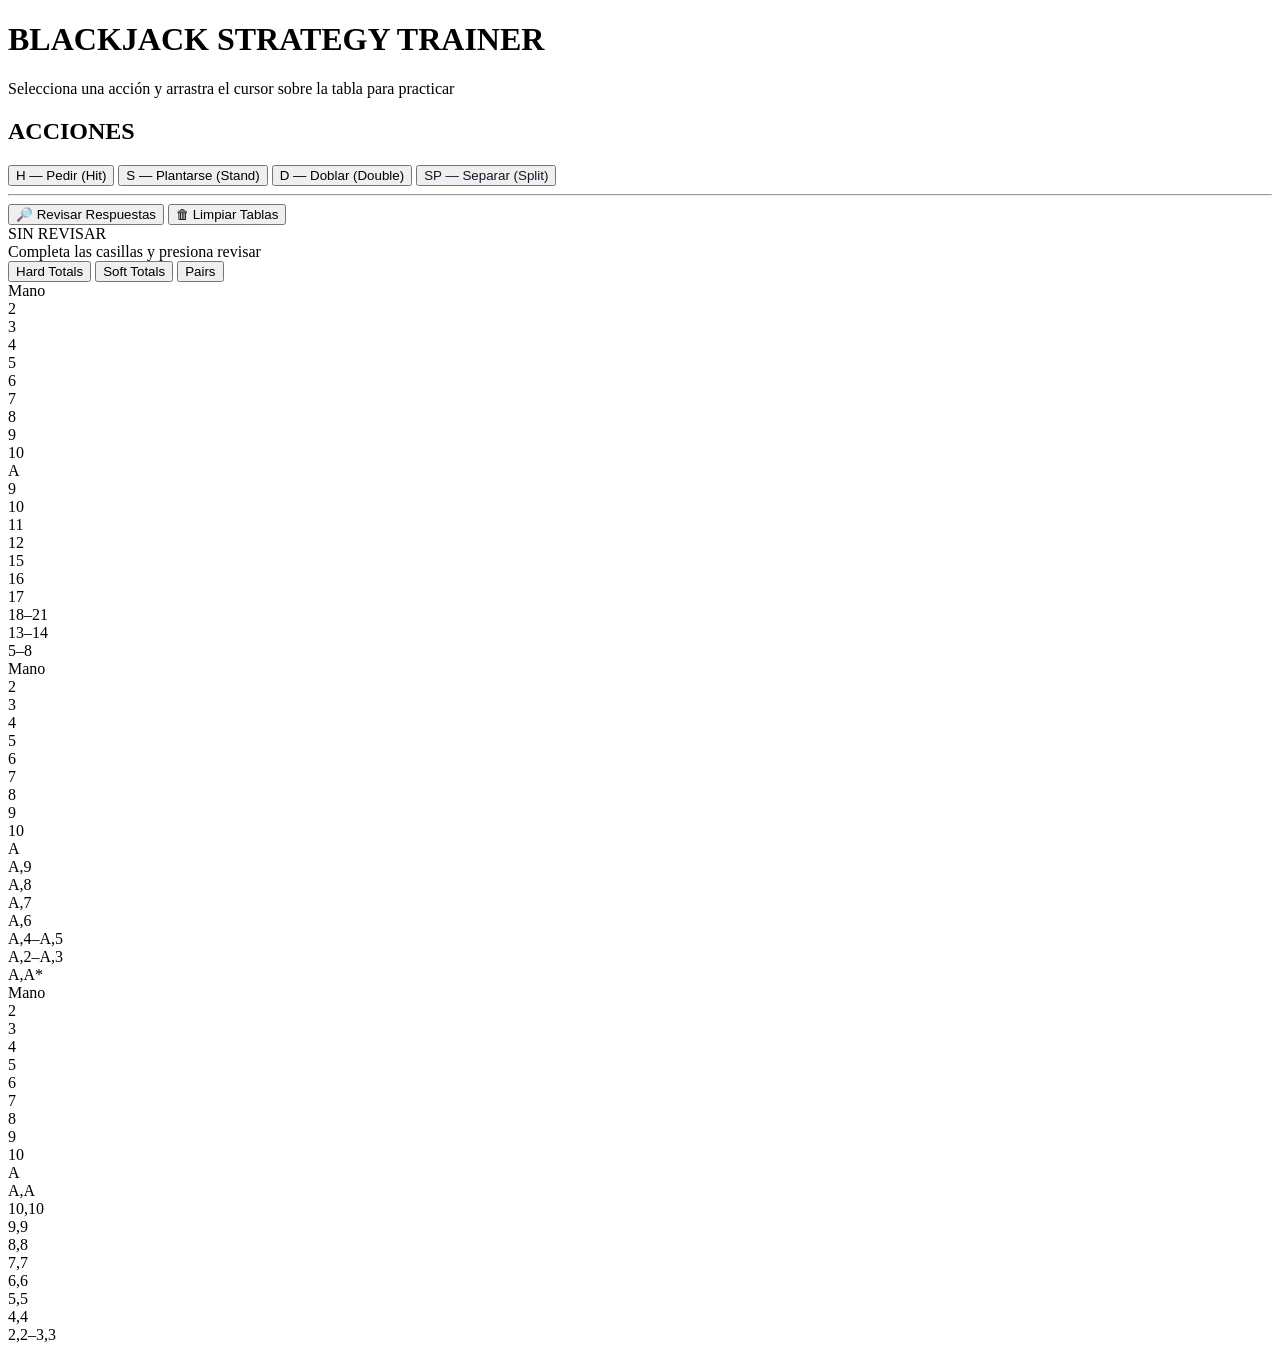
==== index.html @ 61b94882 "Rename index.html.html to index.html" ====
<!DOCTYPE html>
<html lang="es">
<head>
  <meta charset="UTF-8">
  <meta name="viewport" content="width=device-width, initial-scale=1.0">
  <title>Blackjack Strategy Trainer</title>
  <link rel="stylesheet" href="styles.css">
</head>
<body>
  <header>
    <h1>BLACKJACK STRATEGY TRAINER</h1>
    <p>Selecciona una acción y arrastra el cursor sobre la tabla para practicar</p>
  </header>

  <div class="main-container">
    <!-- Panel Izquierdo -->
    <aside class="sidebar">
      <h2>ACCIONES</h2>
      <div class="palette">
        <button class="palette-btn active" data-action="H" style="--btn-color: #34C759;">
          <span>H</span> — Pedir (Hit)
        </button>
        <button class="palette-btn" data-action="S" style="--btn-color: #FF3B30;">
          <span>S</span> — Plantarse (Stand)
        </button>
        <button class="palette-btn" data-action="D" style="--btn-color: #30B0C7;">
          <span>D</span> — Doblar (Double)
        </button>
        <button class="palette-btn" data-action="SP" style="--btn-color: #FFCC00; color: #0F172A;">
          <span>SP</span> — Separar (Split)
        </button>
      </div>

      <hr>

      <div class="action-buttons">
        <button id="check-btn" class="btn btn-primary">🔎 Revisar Respuestas</button>
        <button id="clear-btn" class="btn btn-secondary">🗑 Limpiar Tablas</button>
      </div>

      <div class="result-card">
        <div id="result-status">SIN REVISAR</div>
        <div id="score-details">Completa las casillas y presiona revisar</div>
      </div>
    </aside>

    <!-- Panel Derecho (Pestañas y Tablas) -->
    <main class="content">
      <nav class="tabs">
        <button class="tab-btn active" data-tab="hard">Hard Totals</button>
        <button class="tab-btn" data-tab="soft">Soft Totals</button>
        <button class="tab-btn" data-tab="pairs">Pairs</button>
      </nav>

      <div class="tab-content">
        <div id="tab-hard" class="tab-pane active"></div>
        <div id="tab-soft" class="tab-pane"></div>
        <div id="tab-pairs" class="tab-pane"></div>
      </div>
    </main>
  </div>

  <script src="script.js"></script>
</body>
</html>
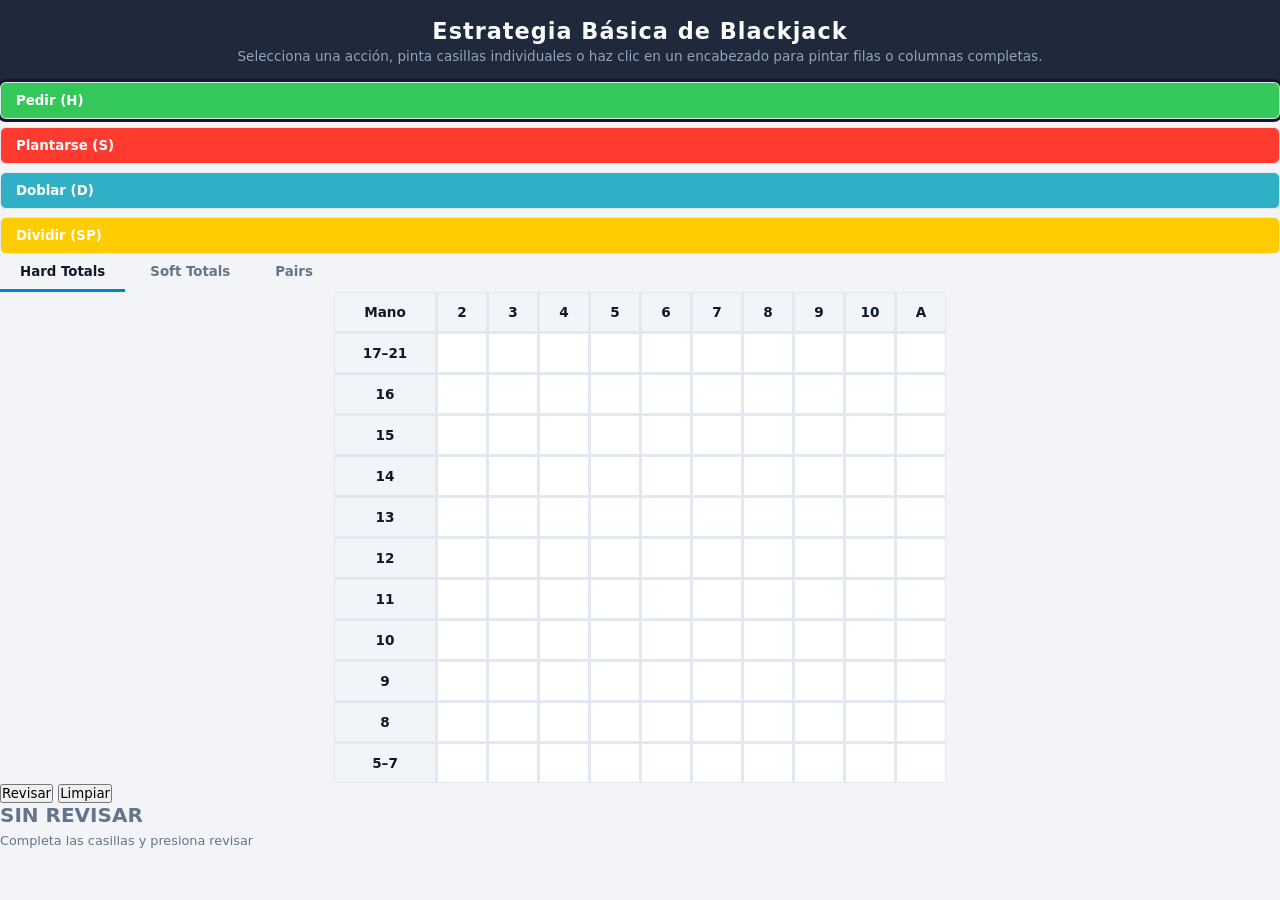
==== commit de7d3a78: "Translate Blackjack Trainer to Spanish" ====
--- a/index.html
+++ b/index.html
@@ -3,61 +3,57 @@
 <head>
   <meta charset="UTF-8">
   <meta name="viewport" content="width=device-width, initial-scale=1.0">
-  <title>Blackjack Strategy Trainer</title>
+  <title>Estrategia Básica de Blackjack</title>
   <link rel="stylesheet" href="styles.css">
 </head>
 <body>
-  <header>
-    <h1>BLACKJACK STRATEGY TRAINER</h1>
-    <p>Selecciona una acción y arrastra el cursor sobre la tabla para practicar</p>
-  </header>
+  <div class="app-container">
+    <header>
+      <h1>Estrategia Básica de Blackjack</h1>
+      <p>Selecciona una acción, pinta casillas individuales o haz clic en un encabezado para pintar filas o columnas completas.</p>
+    </header>
 
-  <div class="main-container">
-    <!-- Panel Izquierdo -->
-    <aside class="sidebar">
-      <h2>ACCIONES</h2>
-      <div class="palette">
-        <button class="palette-btn active" data-action="H" style="--btn-color: #34C759;">
-          <span>H</span> — Pedir (Hit)
-        </button>
-        <button class="palette-btn" data-action="S" style="--btn-color: #FF3B30;">
-          <span>S</span> — Plantarse (Stand)
-        </button>
-        <button class="palette-btn" data-action="D" style="--btn-color: #30B0C7;">
-          <span>D</span> — Doblar (Double)
-        </button>
-        <button class="palette-btn" data-action="SP" style="--btn-color: #FFCC00; color: #0F172A;">
-          <span>SP</span> — Separar (Split)
-        </button>
+    <!-- Controles de Paleta -->
+    <section class="palette">
+      <button class="palette-btn active" data-action="H" style="--btn-color: #34C759;">
+        Pedir (H)
+      </button>
+      <button class="palette-btn" data-action="S" style="--btn-color: #FF3B30;">
+        Plantarse (S)
+      </button>
+      <button class="palette-btn" data-action="D" style="--btn-color: #30B0C7;">
+        Doblar (D)
+      </button>
+      <button class="palette-btn" data-action="SP" style="--btn-color: #FFCC00;">
+        Dividir (SP)
+      </button>
+    </section>
+
+    <!-- Pestañas de Tablas -->
+    <nav class="tabs-nav">
+      <button class="tab-btn active" data-tab="hard">Hard Totals</button>
+      <button class="tab-btn" data-tab="soft">Soft Totals</button>
+      <button class="tab-btn" data-tab="pairs">Pairs</button>
+    </nav>
+
+    <!-- Tablas -->
+    <main class="tabs-content">
+      <div id="tab-hard" class="tab-pane active"></div>
+      <div id="tab-soft" class="tab-pane"></div>
+      <div id="tab-pairs" class="tab-pane"></div>
+    </main>
+
+    <!-- Panel de Resultados y Acciones -->
+    <footer class="controls-panel">
+      <div class="actions">
+        <button id="check-btn" class="action-btn primary">Revisar</button>
+        <button id="clear-btn" class="action-btn secondary">Limpiar</button>
       </div>
-
-      <hr>
-
-      <div class="action-buttons">
-        <button id="check-btn" class="btn btn-primary">🔎 Revisar Respuestas</button>
-        <button id="clear-btn" class="btn btn-secondary">🗑 Limpiar Tablas</button>
-      </div>
-
-      <div class="result-card">
+      <div class="status-box">
         <div id="result-status">SIN REVISAR</div>
         <div id="score-details">Completa las casillas y presiona revisar</div>
       </div>
-    </aside>
-
-    <!-- Panel Derecho (Pestañas y Tablas) -->
-    <main class="content">
-      <nav class="tabs">
-        <button class="tab-btn active" data-tab="hard">Hard Totals</button>
-        <button class="tab-btn" data-tab="soft">Soft Totals</button>
-        <button class="tab-btn" data-tab="pairs">Pairs</button>
-      </nav>
-
-      <div class="tab-content">
-        <div id="tab-hard" class="tab-pane active"></div>
-        <div id="tab-soft" class="tab-pane"></div>
-        <div id="tab-pairs" class="tab-pane"></div>
-      </div>
-    </main>
+    </footer>
   </div>
 
   <script src="script.js"></script>
--- a/styles.css
+++ b/styles.css
@@ -0,0 +1,238 @@
+:root {
+  --bg-app: #F2F4F7;
+  --bg-card: #FFFFFF;
+  --bg-header: #1E293B;
+  --text-main: #0F172A;
+  --text-muted: #64748B;
+  --border-color: #E2E8F0;
+  --gray-error: #94A3B8;
+
+  --color-hit: #34C759;
+  --color-stand: #FF3B30;
+  --color-double: #30B0C7;
+  --color-split: #FFCC00;
+}
+
+* {
+  box-sizing: border-box;
+  user-select: none; /* Previene selección no deseada al arrastrar */
+  margin: 0;
+  padding: 0;
+  font-family: 'Segoe UI', system-ui, -apple-system, sans-serif;
+}
+
+body {
+  background-color: var(--bg-app);
+  color: var(--text-main);
+}
+
+header {
+  background-color: var(--bg-header);
+  color: #F8FAFC;
+  text-align: center;
+  padding: 18px 20px;
+}
+
+header h1 {
+  font-size: 1.4rem;
+  letter-spacing: 1px;
+}
+
+header p {
+  color: #94A3B8;
+  font-size: 0.85rem;
+  margin-top: 4px;
+}
+
+.main-container {
+  display: flex;
+  gap: 20px;
+  max-width: 1400px;
+  margin: 20px auto;
+  padding: 0 20px;
+}
+
+/* Sidebar */
+.sidebar {
+  width: 300px;
+  background: var(--bg-card);
+  border: 1px solid var(--border-color);
+  border-radius: 8px;
+  padding: 20px;
+  flex-shrink: 0;
+}
+
+.sidebar h2 {
+  font-size: 0.85rem;
+  color: var(--text-muted);
+  margin-bottom: 12px;
+}
+
+.palette {
+  display: flex;
+  flex-direction: column;
+  gap: 8px;
+}
+
+.palette-btn {
+  background-color: var(--btn-color);
+  color: #FFF;
+  border: 1px solid var(--border-color);
+  border-radius: 6px;
+  padding: 10px 15px;
+  font-weight: bold;
+  cursor: pointer;
+  text-align: left;
+  transition: transform 0.1s, box-shadow 0.1s;
+}
+
+.palette-btn.active {
+  outline: 3px solid var(--text-main);
+}
+
+hr {
+  border: 0;
+  border-top: 1px solid var(--border-color);
+  margin: 20px 0;
+}
+
+.action-buttons {
+  display: flex;
+  flex-direction: column;
+  gap: 10px;
+}
+
+.btn {
+  border: none;
+  border-radius: 6px;
+  padding: 12px;
+  font-weight: bold;
+  cursor: pointer;
+  font-size: 0.95rem;
+}
+
+.btn-primary {
+  background-color: #0284C7;
+  color: white;
+}
+
+.btn-primary:hover {
+  background-color: #0369A1;
+}
+
+.btn-secondary {
+  background-color: #F1F5F9;
+  color: var(--text-main);
+}
+
+.btn-secondary:hover {
+  background-color: #E2E8F0;
+}
+
+.result-card {
+  background-color: #F8FAFC;
+  border: 1px solid var(--border-color);
+  border-radius: 6px;
+  padding: 15px;
+  margin-top: 20px;
+  text-align: center;
+}
+
+#result-status {
+  font-size: 1.25rem;
+  font-weight: bold;
+  color: var(--text-muted);
+}
+
+#score-details {
+  font-size: 0.8rem;
+  color: var(--text-muted);
+  margin-top: 6px;
+  white-space: pre-line;
+}
+
+/* Tablas */
+.content {
+  flex-grow: 1;
+  background: var(--bg-card);
+  border: 1px solid var(--border-color);
+  border-radius: 8px;
+  padding: 20px;
+  overflow-x: auto;
+}
+
+.tabs {
+  display: flex;
+  gap: 5px;
+  border-bottom: 2px solid var(--border-color);
+  margin-bottom: 20px;
+}
+
+.tab-btn {
+  background: none;
+  border: none;
+  padding: 10px 20px;
+  font-weight: bold;
+  color: var(--text-muted);
+  cursor: pointer;
+  border-bottom: 3px solid transparent;
+}
+
+.tab-btn.active {
+  color: var(--text-main);
+  border-bottom-color: #0284C7;
+}
+
+.tab-pane {
+  display: none;
+}
+
+.tab-pane.active {
+  display: flex;
+  justify-content: center;
+}
+
+/* Grid de Estrategia */
+.strategy-table {
+  display: grid;
+  grid-template-columns: 100px repeat(10, 48px);
+  gap: 3px;
+  background-color: var(--border-color);
+  padding: 1px;
+  border-radius: 4px;
+}
+
+.cell {
+  background-color: var(--bg-card);
+  height: 38px;
+  display: flex;
+  align-items: center;
+  justify-content: center;
+  font-size: 0.85rem;
+  font-weight: bold;
+}
+
+.cell.header {
+  background-color: #F1F5F9;
+  color: var(--text-main);
+}
+
+.cell.playable {
+  cursor: pointer;
+  transition: filter 0.1s;
+}
+
+.cell.playable:hover {
+  filter: brightness(0.95);
+}
+
+/* Indicador visual para los encabezados cliqueables */
+.cell.header.clickable-header {
+  cursor: pointer !important;
+  transition: background-color 0.15s, color 0.15s;
+}
+
+.cell.header.clickable-header:hover {
+  background-color: #CBD5E1 !important; /* Resalta al pasar el cursor */
+  color: #0F172A;
+}
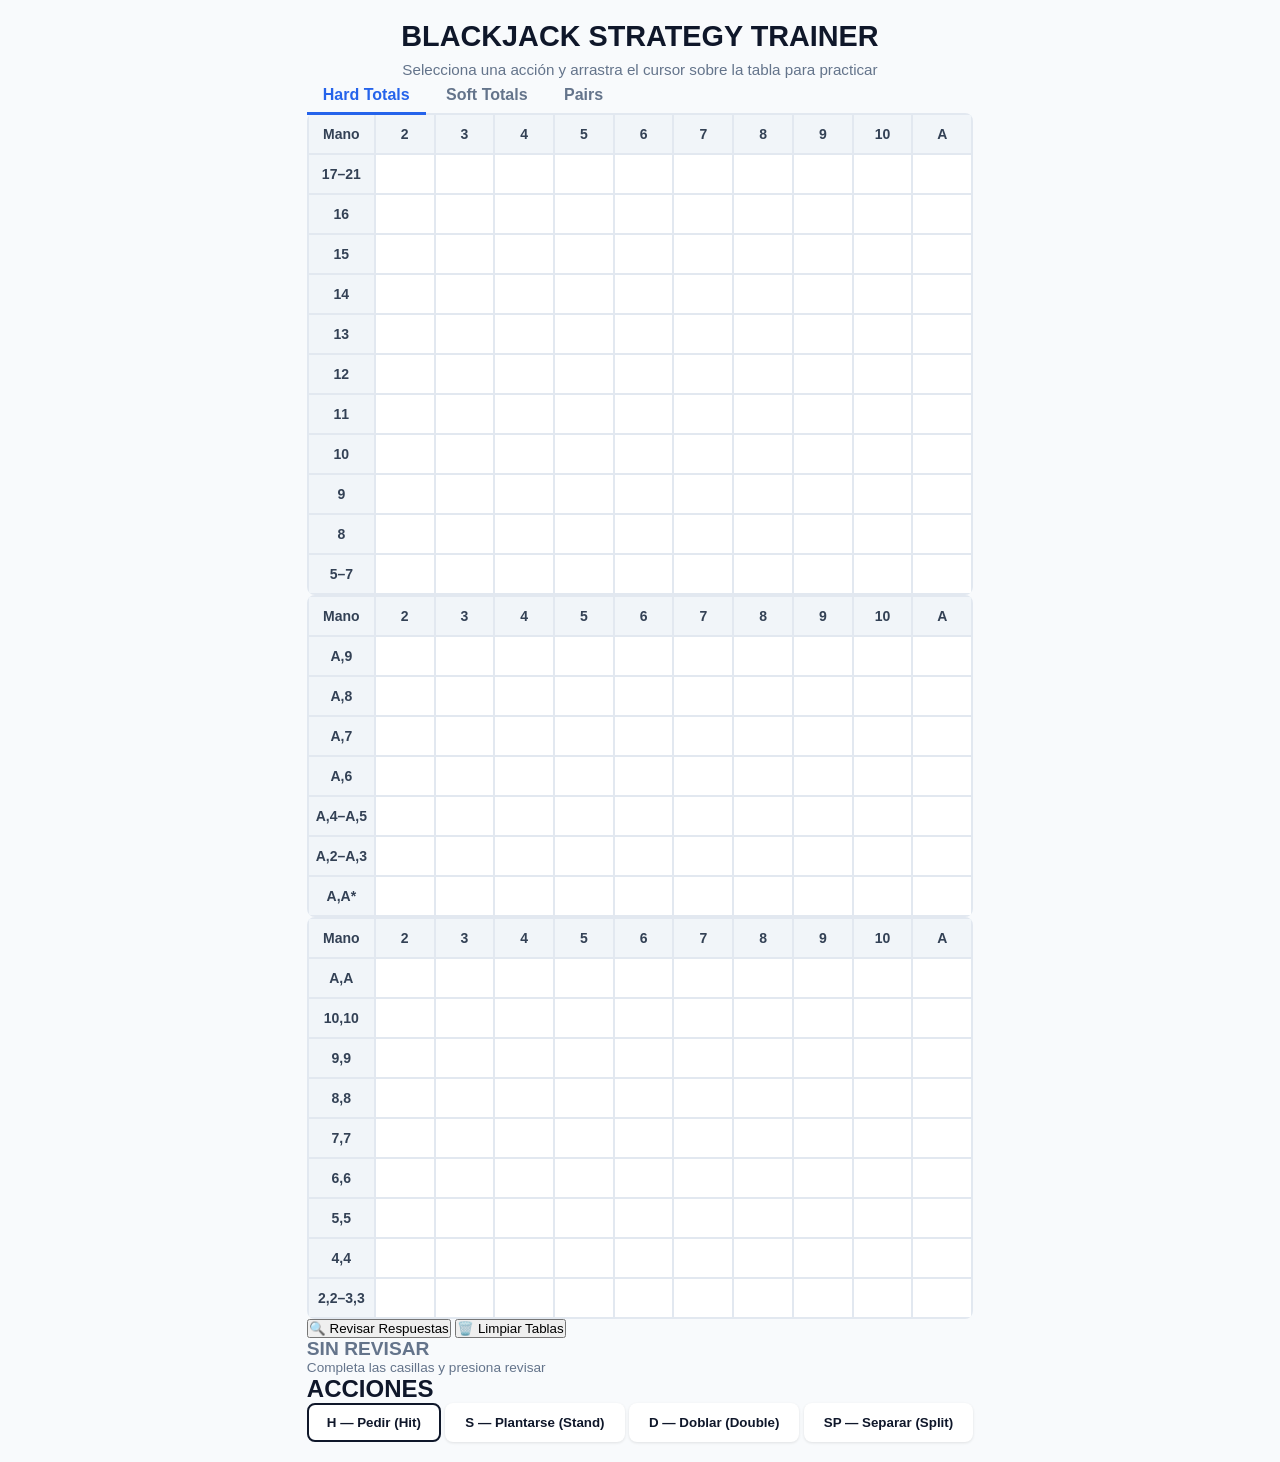
==== commit 75e7076e: "Update title and content for Blackjack trainer" ====
--- a/index.html
+++ b/index.html
@@ -3,57 +3,51 @@
 <head>
   <meta charset="UTF-8">
   <meta name="viewport" content="width=device-width, initial-scale=1.0">
-  <title>Estrategia Básica de Blackjack</title>
+  <title>Blackjack Strategy Trainer</title>
   <link rel="stylesheet" href="styles.css">
 </head>
 <body>
-  <div class="app-container">
+  <div class="container">
     <header>
-      <h1>Estrategia Básica de Blackjack</h1>
-      <p>Selecciona una acción, pinta casillas individuales o haz clic en un encabezado para pintar filas o columnas completas.</p>
+      <h1>BLACKJACK STRATEGY TRAINER</h1>
+      <p>Selecciona una acción y arrastra el cursor sobre la tabla para practicar</p>
     </header>
 
-    <!-- Controles de Paleta -->
-    <section class="palette">
-      <button class="palette-btn active" data-action="H" style="--btn-color: #34C759;">
-        Pedir (H)
-      </button>
-      <button class="palette-btn" data-action="S" style="--btn-color: #FF3B30;">
-        Plantarse (S)
-      </button>
-      <button class="palette-btn" data-action="D" style="--btn-color: #30B0C7;">
-        Doblar (D)
-      </button>
-      <button class="palette-btn" data-action="SP" style="--btn-color: #FFCC00;">
-        Dividir (SP)
-      </button>
-    </section>
+    <div class="main-layout">
+      <!-- Columna Izquierda: Pestañas, Tablas y Botones -->
+      <div class="table-section">
+        <div class="tabs">
+          <button class="tab-btn active" onclick="switchTab('hard')">Hard Totals</button>
+          <button class="tab-btn" onclick="switchTab('soft')">Soft Totals</button>
+          <button class="tab-btn" onclick="switchTab('pairs')">Pairs</button>
+        </div>
 
-    <!-- Pestañas de Tablas -->
-    <nav class="tabs-nav">
-      <button class="tab-btn active" data-tab="hard">Hard Totals</button>
-      <button class="tab-btn" data-tab="soft">Soft Totals</button>
-      <button class="tab-btn" data-tab="pairs">Pairs</button>
-    </nav>
+        <div id="tab-hard" class="tab-content active"></div>
+        <div id="tab-soft" class="tab-content"></div>
+        <div id="tab-pairs" class="tab-content"></div>
 
-    <!-- Tablas -->
-    <main class="tabs-content">
-      <div id="tab-hard" class="tab-pane active"></div>
-      <div id="tab-soft" class="tab-pane"></div>
-      <div id="tab-pairs" class="tab-pane"></div>
-    </main>
+        <div class="action-buttons">
+          <button id="check-btn" onclick="checkAnswers()">🔍 Revisar Respuestas</button>
+          <button id="clear-btn" onclick="clearTables()">🗑️ Limpiar Tablas</button>
+        </div>
 
-    <!-- Panel de Resultados y Acciones -->
-    <footer class="controls-panel">
-      <div class="actions">
-        <button id="check-btn" class="action-btn primary">Revisar</button>
-        <button id="clear-btn" class="action-btn secondary">Limpiar</button>
+        <div class="results">
+          <div id="result-status">SIN REVISAR</div>
+          <div id="score-details">Completa las casillas y presiona revisar</div>
+        </div>
       </div>
-      <div class="status-box">
-        <div id="result-status">SIN REVISAR</div>
-        <div id="score-details">Completa las casillas y presiona revisar</div>
+
+      <!-- Columna Derecha: Paleta de Acciones -->
+      <div class="palette-section">
+        <h2>ACCIONES</h2>
+        <div class="palette-buttons">
+          <button class="palette-btn active" data-action="H" onclick="setAction('H')">H — Pedir (Hit)</button>
+          <button class="palette-btn" data-action="S" onclick="setAction('S')">S — Plantarse (Stand)</button>
+          <button class="palette-btn" data-action="D" onclick="setAction('D')">D — Doblar (Double)</button>
+          <button class="palette-btn" data-action="SP" onclick="setAction('SP')">SP — Separar (Split)</button>
+        </div>
       </div>
-    </footer>
+    </div>
   </div>
 
   <script src="script.js"></script>
--- a/styles.css
+++ b/styles.css
@@ -1,186 +1,96 @@
 :root {
-  --bg-app: #F2F4F7;
-  --bg-card: #FFFFFF;
-  --bg-header: #1E293B;
-  --text-main: #0F172A;
-  --text-muted: #64748B;
-  --border-color: #E2E8F0;
-  --gray-error: #94A3B8;
-
-  --color-hit: #34C759;
-  --color-stand: #FF3B30;
-  --color-double: #30B0C7;
-  --color-split: #FFCC00;
+  --bg-color: #f8fafc;
+  --card-bg: #ffffff;
+  --text-color: #0f172a;
+  --border-color: #e2e8f0;
+  --header-bg: #f1f5f9;
+  --header-hover: #cbd5e1;
 }
 
 * {
   box-sizing: border-box;
-  user-select: none; /* Previene selección no deseada al arrastrar */
   margin: 0;
   padding: 0;
-  font-family: 'Segoe UI', system-ui, -apple-system, sans-serif;
+  font-family: -apple-system, BlinkMacSystemFont, "Segoe UI", Roboto, Helvetica, Arial, sans-serif;
 }
 
 body {
-  background-color: var(--bg-app);
-  color: var(--text-main);
+  background-color: var(--bg-color);
+  color: var(--text-color);
+  display: flex;
+  justify-content: center;
+  padding: 20px;
+}
+
+.app-container {
+  max-width: 800px;
+  width: 100%;
+  display: flex;
+  flex-direction: column;
+  gap: 20px;
 }
 
 header {
-  background-color: var(--bg-header);
-  color: #F8FAFC;
   text-align: center;
-  padding: 18px 20px;
 }
 
 header h1 {
-  font-size: 1.4rem;
-  letter-spacing: 1px;
+  font-size: 1.8rem;
+  margin-bottom: 8px;
 }
 
 header p {
-  color: #94A3B8;
-  font-size: 0.85rem;
-  margin-top: 4px;
+  color: #64748b;
+  font-size: 0.95rem;
 }
 
-.main-container {
-  display: flex;
-  gap: 20px;
-  max-width: 1400px;
-  margin: 20px auto;
-  padding: 0 20px;
-}
-
-/* Sidebar */
-.sidebar {
-  width: 300px;
-  background: var(--bg-card);
-  border: 1px solid var(--border-color);
-  border-radius: 8px;
-  padding: 20px;
-  flex-shrink: 0;
-}
-
-.sidebar h2 {
-  font-size: 0.85rem;
-  color: var(--text-muted);
-  margin-bottom: 12px;
-}
-
+/* Paleta */
 .palette {
   display: flex;
-  flex-direction: column;
-  gap: 8px;
+  gap: 10px;
+  justify-content: center;
+  flex-wrap: wrap;
 }
 
 .palette-btn {
-  background-color: var(--btn-color);
-  color: #FFF;
-  border: 1px solid var(--border-color);
-  border-radius: 6px;
-  padding: 10px 15px;
-  font-weight: bold;
+  padding: 10px 18px;
+  border: 2px solid transparent;
+  border-radius: 8px;
+  background-color: var(--card-bg);
+  color: var(--text-color);
+  font-weight: 600;
   cursor: pointer;
-  text-align: left;
-  transition: transform 0.1s, box-shadow 0.1s;
+  transition: all 0.2s ease;
+  box-shadow: 0 1px 3px rgba(0,0,0,0.1);
 }
 
 .palette-btn.active {
-  outline: 3px solid var(--text-main);
+  border-color: var(--btn-color);
+  box-shadow: 0 0 0 2px var(--btn-color);
 }
 
-hr {
-  border: 0;
-  border-top: 1px solid var(--border-color);
-  margin: 20px 0;
-}
-
-.action-buttons {
+/* Pestañas */
+.tabs-nav {
   display: flex;
-  flex-direction: column;
-  gap: 10px;
-}
-
-.btn {
-  border: none;
-  border-radius: 6px;
-  padding: 12px;
-  font-weight: bold;
-  cursor: pointer;
-  font-size: 0.95rem;
-}
-
-.btn-primary {
-  background-color: #0284C7;
-  color: white;
-}
-
-.btn-primary:hover {
-  background-color: #0369A1;
-}
-
-.btn-secondary {
-  background-color: #F1F5F9;
-  color: var(--text-main);
-}
-
-.btn-secondary:hover {
-  background-color: #E2E8F0;
-}
-
-.result-card {
-  background-color: #F8FAFC;
-  border: 1px solid var(--border-color);
-  border-radius: 6px;
-  padding: 15px;
-  margin-top: 20px;
-  text-align: center;
-}
-
-#result-status {
-  font-size: 1.25rem;
-  font-weight: bold;
-  color: var(--text-muted);
-}
-
-#score-details {
-  font-size: 0.8rem;
-  color: var(--text-muted);
-  margin-top: 6px;
-  white-space: pre-line;
-}
-
-/* Tablas */
-.content {
-  flex-grow: 1;
-  background: var(--bg-card);
-  border: 1px solid var(--border-color);
-  border-radius: 8px;
-  padding: 20px;
-  overflow-x: auto;
-}
-
-.tabs {
-  display: flex;
-  gap: 5px;
+  gap: 8px;
   border-bottom: 2px solid var(--border-color);
-  margin-bottom: 20px;
 }
 
 .tab-btn {
+  padding: 8px 16px;
   background: none;
   border: none;
-  padding: 10px 20px;
-  font-weight: bold;
-  color: var(--text-muted);
+  font-size: 1rem;
+  font-weight: 600;
+  color: #64748b;
   cursor: pointer;
   border-bottom: 3px solid transparent;
+  margin-bottom: -2px;
 }
 
 .tab-btn.active {
-  color: var(--text-main);
-  border-bottom-color: #0284C7;
+  color: #2563eb;
+  border-bottom-color: #2563eb;
 }
 
 .tab-pane {
@@ -188,51 +98,99 @@
 }
 
 .tab-pane.active {
-  display: flex;
-  justify-content: center;
+  display: block;
 }
 
-/* Grid de Estrategia */
+/* Grid de Tablas */
 .strategy-table {
   display: grid;
-  grid-template-columns: 100px repeat(10, 48px);
-  gap: 3px;
+  grid-template-columns: minmax(65px, auto) repeat(10, 1fr);
+  gap: 2px;
   background-color: var(--border-color);
-  padding: 1px;
-  border-radius: 4px;
+  padding: 2px;
+  border-radius: 8px;
+  user-select: none;
+  overflow-x: auto;
 }
 
 .cell {
-  background-color: var(--bg-card);
-  height: 38px;
   display: flex;
   align-items: center;
   justify-content: center;
-  font-size: 0.85rem;
-  font-weight: bold;
+  min-height: 38px;
+  background-color: var(--card-bg);
+  font-weight: 600;
+  font-size: 14px;
 }
 
 .cell.header {
-  background-color: #F1F5F9;
-  color: var(--text-main);
+  background-color: var(--header-bg);
+  color: #334155;
+}
+
+.cell.header.clickable-header {
+  cursor: pointer !important;
+  transition: background-color 0.15s ease, color 0.15s ease;
+}
+
+.cell.header.clickable-header:hover {
+  background-color: var(--header-hover) !important;
+  color: #0f172a;
 }
 
 .cell.playable {
   cursor: pointer;
-  transition: filter 0.1s;
+  transition: background-color 0.1s;
 }
 
-.cell.playable:hover {
-  filter: brightness(0.95);
+/* Panel Inferior */
+.controls-panel {
+  display: flex;
+  justify-content: space-between;
+  align-items: center;
+  gap: 20px;
+  background-color: var(--card-bg);
+  padding: 16px;
+  border-radius: 8px;
+  box-shadow: 0 1px 3px rgba(0,0,0,0.1);
+  flex-wrap: wrap;
 }
 
-/* Indicador visual para los encabezados cliqueables */
-.cell.header.clickable-header {
-  cursor: pointer !important;
-  transition: background-color 0.15s, color 0.15s;
+.actions {
+  display: flex;
+  gap: 10px;
 }
 
-.cell.header.clickable-header:hover {
-  background-color: #CBD5E1 !important; /* Resalta al pasar el cursor */
-  color: #0F172A;
+.action-btn {
+  padding: 10px 20px;
+  border-radius: 6px;
+  border: none;
+  font-weight: 600;
+  cursor: pointer;
 }
+
+.action-btn.primary {
+  background-color: #2563eb;
+  color: white;
+}
+
+.action-btn.secondary {
+  background-color: #e2e8f0;
+  color: #334155;
+}
+
+.status-box {
+  text-align: right;
+}
+
+#result-status {
+  font-size: 1.2rem;
+  font-weight: 700;
+  color: #64748b;
+}
+
+#score-details {
+  font-size: 0.85rem;
+  color: #64748b;
+  white-space: pre-line;
+}
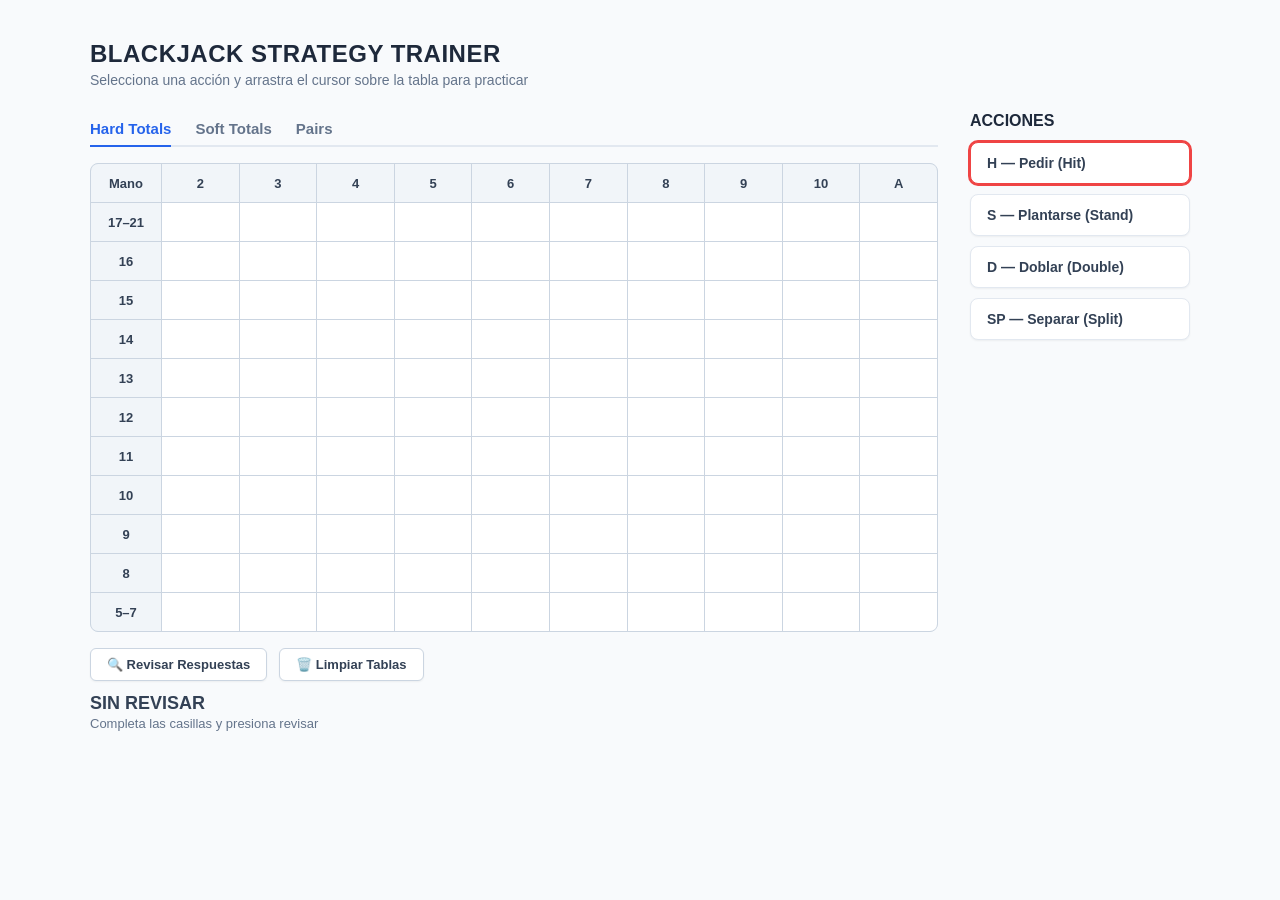
==== commit 5a6dc0b1: "Simplify comments in index.html" ====
--- a/index.html
+++ b/index.html
@@ -14,7 +14,7 @@
     </header>
 
     <div class="main-layout">
-      <!-- Columna Izquierda: Pestañas, Tablas y Botones -->
+      <!-- Columna Izquierda -->
       <div class="table-section">
         <div class="tabs">
           <button class="tab-btn active" onclick="switchTab('hard')">Hard Totals</button>
@@ -37,7 +37,7 @@
         </div>
       </div>
 
-      <!-- Columna Derecha: Paleta de Acciones -->
+      <!-- Columna Derecha -->
       <div class="palette-section">
         <h2>ACCIONES</h2>
         <div class="palette-buttons">
--- a/styles.css
+++ b/styles.css
@@ -1,12 +1,3 @@
-:root {
-  --bg-color: #f8fafc;
-  --card-bg: #ffffff;
-  --text-color: #0f172a;
-  --border-color: #e2e8f0;
-  --header-bg: #f1f5f9;
-  --header-hover: #cbd5e1;
-}
-
 * {
   box-sizing: border-box;
   margin: 0;
@@ -15,182 +6,203 @@
 }
 
 body {
-  background-color: var(--bg-color);
-  color: var(--text-color);
+  background-color: #f8fafc;
+  color: #1e293b;
+  padding: 40px 20px;
   display: flex;
   justify-content: center;
-  padding: 20px;
-}
-
-.app-container {
-  max-width: 800px;
+}
+
+.container {
+  max-width: 1100px;
   width: 100%;
-  display: flex;
-  flex-direction: column;
-  gap: 20px;
 }
 
 header {
-  text-align: center;
+  margin-bottom: 24px;
 }
 
 header h1 {
-  font-size: 1.8rem;
-  margin-bottom: 8px;
+  font-size: 24px;
+  font-weight: 800;
+  letter-spacing: 0.5px;
 }
 
 header p {
   color: #64748b;
-  font-size: 0.95rem;
-}
-
-/* Paleta */
-.palette {
-  display: flex;
-  gap: 10px;
-  justify-content: center;
-  flex-wrap: wrap;
-}
-
-.palette-btn {
-  padding: 10px 18px;
-  border: 2px solid transparent;
-  border-radius: 8px;
-  background-color: var(--card-bg);
-  color: var(--text-color);
-  font-weight: 600;
-  cursor: pointer;
-  transition: all 0.2s ease;
-  box-shadow: 0 1px 3px rgba(0,0,0,0.1);
-}
-
-.palette-btn.active {
-  border-color: var(--btn-color);
-  box-shadow: 0 0 0 2px var(--btn-color);
+  font-size: 14px;
+  margin-top: 4px;
+}
+
+/* Layout en 2 columnas rígidas (evita desmoronarse) */
+.main-layout {
+  display: flex;
+  gap: 32px;
+  align-items: flex-start;
+  flex-wrap: nowrap;
+}
+
+.table-section {
+  flex: 1;
+  min-width: 0;
 }
 
 /* Pestañas */
-.tabs-nav {
-  display: flex;
-  gap: 8px;
-  border-bottom: 2px solid var(--border-color);
+.tabs {
+  display: flex;
+  gap: 24px;
+  border-bottom: 2px solid #e2e8f0;
+  margin-bottom: 16px;
 }
 
 .tab-btn {
-  padding: 8px 16px;
   background: none;
   border: none;
-  font-size: 1rem;
+  padding: 8px 0;
+  font-size: 15px;
   font-weight: 600;
   color: #64748b;
   cursor: pointer;
-  border-bottom: 3px solid transparent;
-  margin-bottom: -2px;
+  position: relative;
 }
 
 .tab-btn.active {
   color: #2563eb;
-  border-bottom-color: #2563eb;
-}
-
-.tab-pane {
-  display: none;
-}
-
-.tab-pane.active {
-  display: block;
-}
-
-/* Grid de Tablas */
+}
+
+.tab-btn.active::after {
+  content: '';
+  position: absolute;
+  bottom: -2px;
+  left: 0;
+  width: 100%;
+  height: 2px;
+  background-color: #2563eb;
+}
+
+/* Control estricto de ocultar/mostrar pestañas */
+.tab-content {
+  display: none !important;
+}
+
+.tab-content.active {
+  display: block !important;
+}
+
+/* Grid de la Tabla */
 .strategy-table {
   display: grid;
-  grid-template-columns: minmax(65px, auto) repeat(10, 1fr);
-  gap: 2px;
-  background-color: var(--border-color);
-  padding: 2px;
+  grid-template-columns: 70px repeat(10, 1fr);
+  gap: 1px;
+  background-color: #cbd5e1;
+  border: 1px solid #cbd5e1;
   border-radius: 8px;
+  overflow: hidden;
   user-select: none;
-  overflow-x: auto;
 }
 
 .cell {
+  background-color: #ffffff;
+  height: 38px;
   display: flex;
   align-items: center;
   justify-content: center;
-  min-height: 38px;
-  background-color: var(--card-bg);
-  font-weight: 600;
-  font-size: 14px;
+  font-size: 13px;
+  font-weight: 600;
 }
 
 .cell.header {
-  background-color: var(--header-bg);
-  color: #334155;
-}
-
+  background-color: #f1f5f9;
+  color: #334155;
+}
+
+/* Interacción de Clic en Encabezados para Pintar Fila/Columna */
 .cell.header.clickable-header {
   cursor: pointer !important;
-  transition: background-color 0.15s ease, color 0.15s ease;
+  transition: background-color 0.15s ease;
 }
 
 .cell.header.clickable-header:hover {
-  background-color: var(--header-hover) !important;
+  background-color: #e2e8f0 !important;
   color: #0f172a;
 }
 
 .cell.playable {
   cursor: pointer;
-  transition: background-color 0.1s;
-}
-
-/* Panel Inferior */
-.controls-panel {
-  display: flex;
-  justify-content: space-between;
-  align-items: center;
-  gap: 20px;
-  background-color: var(--card-bg);
-  padding: 16px;
+}
+
+/* Botones de Acción */
+.action-buttons {
+  display: flex;
+  gap: 12px;
+  margin-top: 16px;
+}
+
+.action-buttons button {
+  padding: 8px 16px;
+  border: 1px solid #cbd5e1;
+  border-radius: 6px;
+  background-color: #ffffff;
+  font-size: 13px;
+  font-weight: 600;
+  cursor: pointer;
+  color: #334155;
+  box-shadow: 0 1px 2px rgba(0,0,0,0.05);
+}
+
+.action-buttons button:hover {
+  background-color: #f8fafc;
+}
+
+.results {
+  margin-top: 12px;
+}
+
+#result-status {
+  font-size: 18px;
+  font-weight: 700;
+  color: #334155;
+}
+
+#score-details {
+  font-size: 13px;
+  color: #64748b;
+  margin-top: 2px;
+}
+
+/* Paleta Lateral Fija */
+.palette-section {
+  width: 220px;
+  flex-shrink: 0;
+}
+
+.palette-section h2 {
+  font-size: 16px;
+  font-weight: 700;
+  margin-bottom: 12px;
+}
+
+.palette-buttons {
+  display: flex;
+  flex-direction: column;
+  gap: 10px;
+}
+
+.palette-btn {
+  padding: 12px 16px;
+  border: 1px solid #e2e8f0;
   border-radius: 8px;
-  box-shadow: 0 1px 3px rgba(0,0,0,0.1);
-  flex-wrap: wrap;
-}
-
-.actions {
-  display: flex;
-  gap: 10px;
-}
-
-.action-btn {
-  padding: 10px 20px;
-  border-radius: 6px;
-  border: none;
-  font-weight: 600;
-  cursor: pointer;
-}
-
-.action-btn.primary {
-  background-color: #2563eb;
-  color: white;
-}
-
-.action-btn.secondary {
-  background-color: #e2e8f0;
-  color: #334155;
-}
-
-.status-box {
-  text-align: right;
-}
-
-#result-status {
-  font-size: 1.2rem;
-  font-weight: 700;
-  color: #64748b;
-}
-
-#score-details {
-  font-size: 0.85rem;
-  color: #64748b;
-  white-space: pre-line;
-}
+  background-color: #ffffff;
+  text-align: left;
+  font-size: 14px;
+  font-weight: 600;
+  color: #334155;
+  cursor: pointer;
+  box-shadow: 0 1px 2px rgba(0,0,0,0.05);
+  transition: all 0.15s ease;
+}
+
+.palette-btn.active {
+  border-color: #ef4444;
+  box-shadow: 0 0 0 2px #ef4444;
+}
